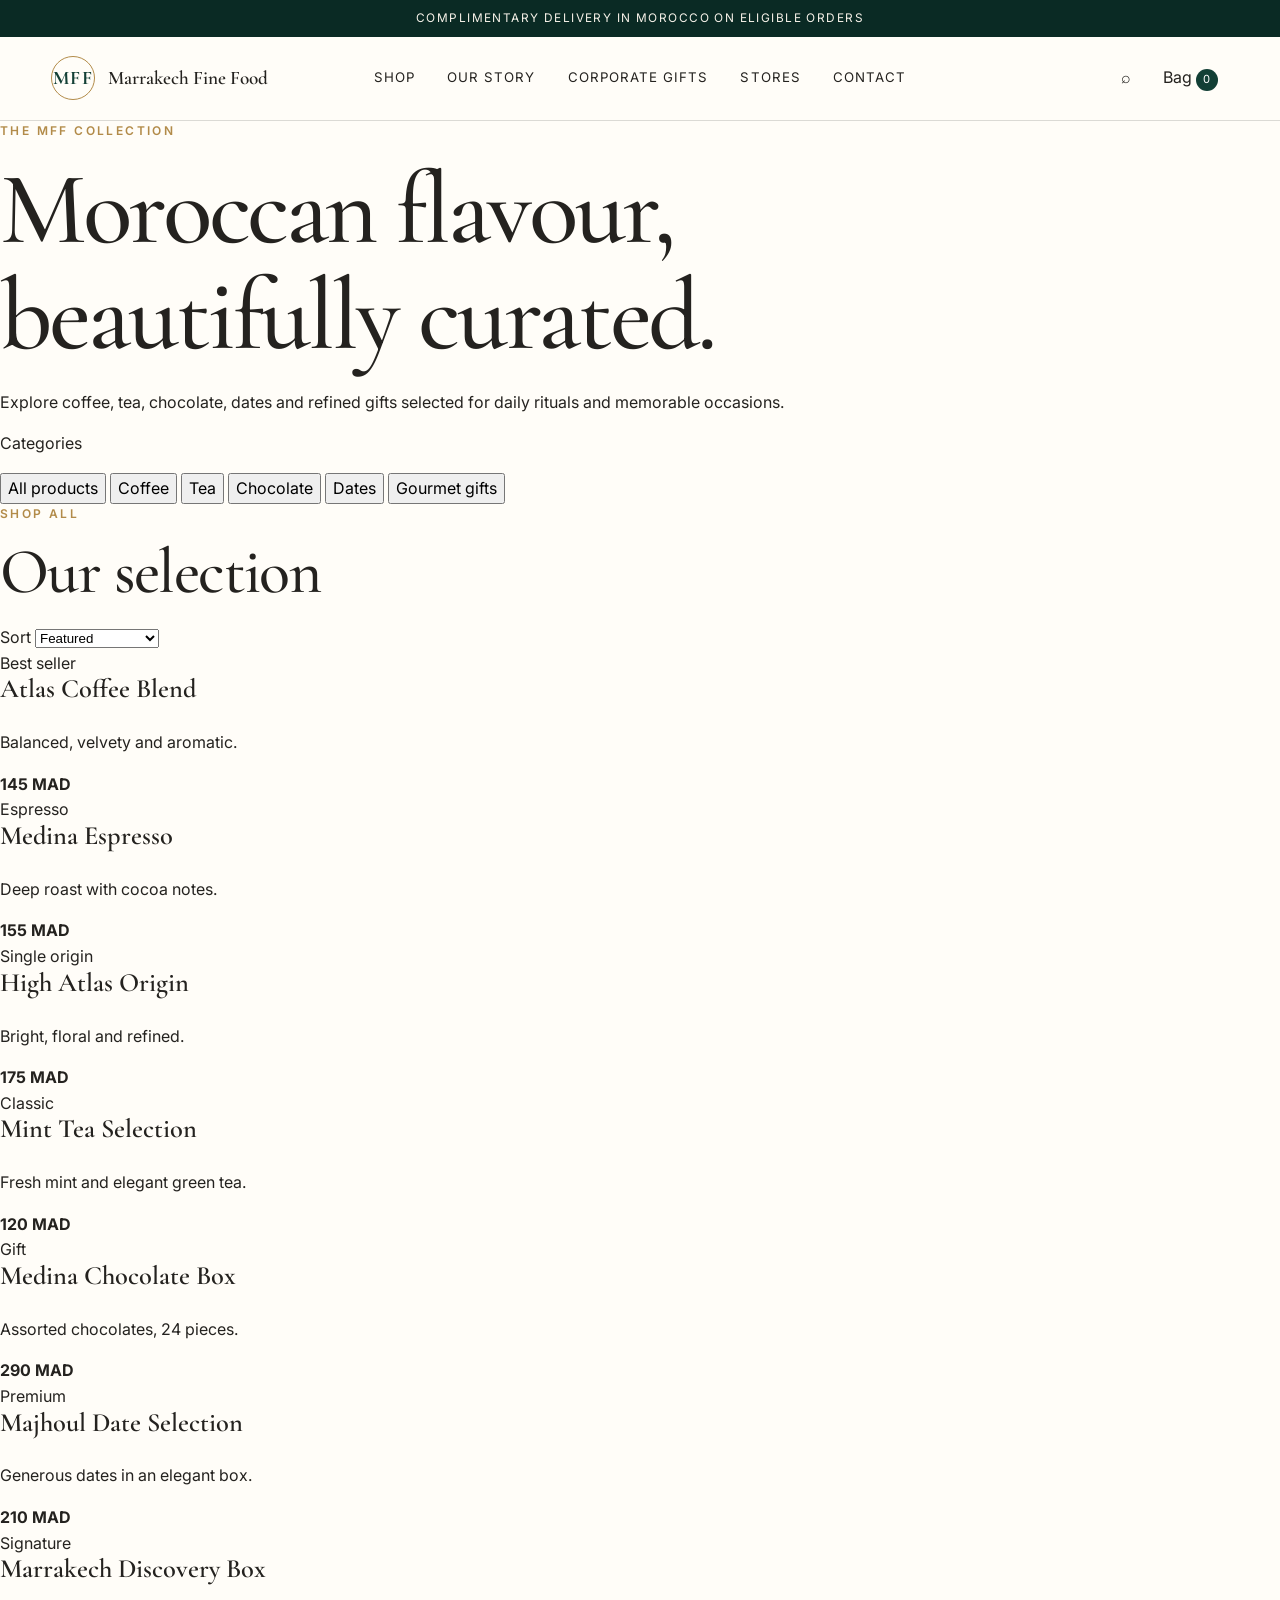
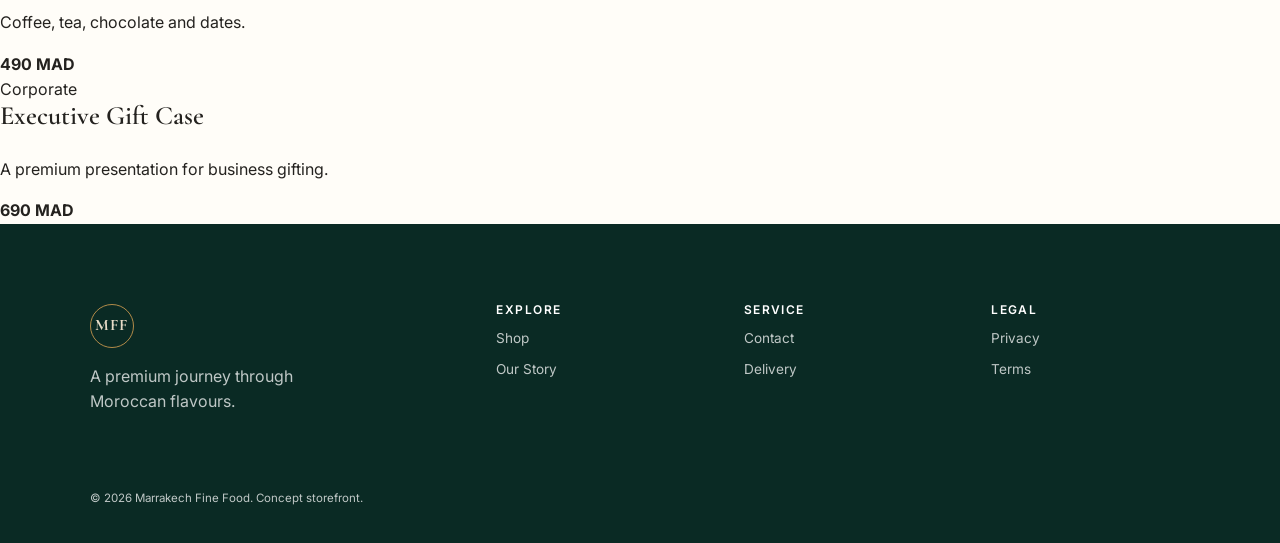
==== shop.html @ ae063fc0 "Add shop catalog page" ====
<!doctype html>
<html lang="en">
<head>
  <meta charset="utf-8" />
  <meta name="viewport" content="width=device-width, initial-scale=1" />
  <meta name="description" content="Shop Marrakech Fine Food coffee, tea, chocolate and gourmet gifts." />
  <title>Shop | Marrakech Fine Food</title>
  <link rel="preconnect" href="https://fonts.googleapis.com">
  <link rel="preconnect" href="https://fonts.gstatic.com" crossorigin>
  <link href="https://fonts.googleapis.com/css2?family=Cormorant+Garamond:wght@500;600;700&family=Inter:wght@400;500;600&display=swap" rel="stylesheet">
  <link rel="stylesheet" href="styles.css" />
  <link rel="stylesheet" href="shop.css" />
</head>
<body>
  <div class="announcement">Complimentary delivery in Morocco on eligible orders</div>
  <header class="site-header">
    <a class="brand" href="index.html"><span class="brand-mark">MFF</span><span>Marrakech Fine Food</span></a>
    <button class="menu-toggle" aria-expanded="false" aria-controls="primary-nav">Menu</button>
    <nav id="primary-nav" class="primary-nav" aria-label="Primary navigation">
      <a href="shop.html" aria-current="page">Shop</a><a href="index.html#story">Our Story</a><a href="index.html#gifts">Corporate Gifts</a><a href="index.html#stores">Stores</a><a href="index.html#contact">Contact</a>
    </nav>
    <div class="header-actions"><button class="icon-button" aria-label="Search">⌕</button><button class="icon-button" aria-label="Shopping bag">Bag <span class="cart-count">0</span></button></div>
  </header>

  <main>
    <section class="shop-hero">
      <p class="eyebrow">The MFF collection</p>
      <h1>Moroccan flavour, beautifully curated.</h1>
      <p>Explore coffee, tea, chocolate, dates and refined gifts selected for daily rituals and memorable occasions.</p>
    </section>

    <section class="catalog-layout">
      <aside class="catalog-sidebar" aria-label="Product categories">
        <p class="filter-title">Categories</p>
        <button class="filter-button active" data-filter="all">All products</button>
        <button class="filter-button" data-filter="coffee">Coffee</button>
        <button class="filter-button" data-filter="tea">Tea</button>
        <button class="filter-button" data-filter="chocolate">Chocolate</button>
        <button class="filter-button" data-filter="dates">Dates</button>
        <button class="filter-button" data-filter="gifts">Gourmet gifts</button>
      </aside>

      <div class="catalog-content">
        <div class="catalog-toolbar"><div><p class="eyebrow">Shop all</p><h2>Our selection</h2></div><label>Sort <select><option>Featured</option><option>Price: low to high</option><option>Price: high to low</option></select></label></div>
        <div class="catalog-grid">
          <article class="catalog-card" data-category="coffee"><a href="product.html"><div class="catalog-image coffee-one"><span>Best seller</span></div><h3>Atlas Coffee Blend</h3><p>Balanced, velvety and aromatic.</p><strong>145 MAD</strong></a></article>
          <article class="catalog-card" data-category="coffee"><a href="product.html"><div class="catalog-image coffee-two"><span>Espresso</span></div><h3>Medina Espresso</h3><p>Deep roast with cocoa notes.</p><strong>155 MAD</strong></a></article>
          <article class="catalog-card" data-category="coffee"><a href="product.html"><div class="catalog-image coffee-three"><span>Single origin</span></div><h3>High Atlas Origin</h3><p>Bright, floral and refined.</p><strong>175 MAD</strong></a></article>
          <article class="catalog-card" data-category="tea"><a href="product.html"><div class="catalog-image tea-one"><span>Classic</span></div><h3>Mint Tea Selection</h3><p>Fresh mint and elegant green tea.</p><strong>120 MAD</strong></a></article>
          <article class="catalog-card" data-category="chocolate"><a href="product.html"><div class="catalog-image chocolate-one"><span>Gift</span></div><h3>Medina Chocolate Box</h3><p>Assorted chocolates, 24 pieces.</p><strong>290 MAD</strong></a></article>
          <article class="catalog-card" data-category="dates"><a href="product.html"><div class="catalog-image dates-one"><span>Premium</span></div><h3>Majhoul Date Selection</h3><p>Generous dates in an elegant box.</p><strong>210 MAD</strong></a></article>
          <article class="catalog-card" data-category="gifts"><a href="product.html"><div class="catalog-image gifts-one"><span>Signature</span></div><h3>Marrakech Discovery Box</h3><p>Coffee, tea, chocolate and dates.</p><strong>490 MAD</strong></a></article>
          <article class="catalog-card" data-category="gifts"><a href="product.html"><div class="catalog-image gifts-two"><span>Corporate</span></div><h3>Executive Gift Case</h3><p>A premium presentation for business gifting.</p><strong>690 MAD</strong></a></article>
        </div>
      </div>
    </section>
  </main>

  <footer class="site-footer"><div class="footer-brand"><span class="brand-mark">MFF</span><p>A premium journey through Moroccan flavours.</p></div><div><h3>Explore</h3><a href="shop.html">Shop</a><a href="index.html#story">Our Story</a></div><div><h3>Service</h3><a href="index.html#contact">Contact</a><a href="#">Delivery</a></div><div><h3>Legal</h3><a href="#">Privacy</a><a href="#">Terms</a></div><p class="copyright">© 2026 Marrakech Fine Food. Concept storefront.</p></footer>
  <script src="script.js"></script><script src="shop.js"></script>
</body>
</html>
---- styles.css ----
:root {
  --emerald: #123f35;
  --emerald-dark: #0a2a24;
  --gold: #b28b49;
  --ivory: #f7f2e9;
  --sand: #e8dcc8;
  --terracotta: #a85f43;
  --charcoal: #24221f;
  --white: #fffdf8;
  --line: rgba(36, 34, 31, .16);
  --shadow: 0 24px 70px rgba(26, 38, 33, .12);
  --serif: "Cormorant Garamond", Georgia, serif;
  --sans: "Inter", Arial, sans-serif;
}

* { box-sizing: border-box; }
html { scroll-behavior: smooth; }
body { margin: 0; color: var(--charcoal); background: var(--white); font-family: var(--sans); line-height: 1.6; }
a { color: inherit; text-decoration: none; }
button, input { font: inherit; }
button { cursor: pointer; }

.skip-link { position: fixed; top: -100px; left: 1rem; z-index: 100; background: white; padding: .8rem 1rem; }
.skip-link:focus { top: 1rem; }
.sr-only { position: absolute; width: 1px; height: 1px; padding: 0; margin: -1px; overflow: hidden; clip: rect(0,0,0,0); white-space: nowrap; border: 0; }

.announcement { background: var(--emerald-dark); color: var(--ivory); text-align: center; padding: .55rem 1rem; font-size: .74rem; letter-spacing: .12em; text-transform: uppercase; }
.site-header { position: sticky; top: 0; z-index: 30; display: grid; grid-template-columns: 1fr auto 1fr; align-items: center; min-height: 84px; padding: 0 clamp(1.2rem, 4vw, 4rem); background: rgba(255,253,248,.92); border-bottom: 1px solid var(--line); backdrop-filter: blur(18px); }
.brand { display: inline-flex; align-items: center; gap: .8rem; font-family: var(--serif); font-size: 1.2rem; font-weight: 600; }
.brand-mark { display: grid; place-items: center; width: 44px; aspect-ratio: 1; border: 1px solid var(--gold); border-radius: 50%; color: var(--emerald); font-family: var(--serif); font-weight: 700; letter-spacing: .08em; }
.primary-nav { display: flex; gap: 2rem; font-size: .83rem; text-transform: uppercase; letter-spacing: .08em; }
.primary-nav a, .site-footer a { transition: color .2s ease; }
.primary-nav a:hover, .site-footer a:hover { color: var(--gold); }
.header-actions { justify-self: end; display: flex; gap: .6rem; }
.icon-button, .menu-toggle { border: 0; background: transparent; padding: .7rem; color: inherit; }
.menu-toggle { display: none; }
.cart-count { display: inline-grid; place-items: center; min-width: 1.35rem; height: 1.35rem; border-radius: 999px; background: var(--emerald); color: white; font-size: .7rem; }

.hero { position: relative; min-height: calc(100vh - 118px); display: flex; align-items: flex-end; overflow: hidden; background: linear-gradient(125deg, #5e4934, #1e332d); }
.hero::before { content: ""; position: absolute; inset: 0; background: radial-gradient(circle at 70% 30%, rgba(231,203,151,.35), transparent 25%), linear-gradient(90deg, rgba(7,24,20,.86), rgba(7,24,20,.18)), url("https://images.unsplash.com/photo-1547592180-85f173990554?auto=format&fit=crop&w=2200&q=85") center/cover; transform: scale(1.02); animation: slowZoom 18s ease-in-out infinite alternate; }
.hero-overlay { position: absolute; inset: 0; background: linear-gradient(0deg, rgba(0,0,0,.42), transparent 60%); }
.hero-content { position: relative; z-index: 1; width: min(780px, 90%); margin: 0 0 clamp(4rem, 9vw, 8rem) clamp(1.3rem, 8vw, 9rem); color: white; }
.eyebrow { margin: 0 0 1rem; color: var(--gold); font-size: .75rem; font-weight: 600; letter-spacing: .2em; text-transform: uppercase; }
h1, h2, h3 { font-family: var(--serif); line-height: 1.04; margin-top: 0; }
h1 { max-width: 760px; margin-bottom: 1.3rem; font-size: clamp(3.5rem, 8vw, 7.5rem); font-weight: 500; letter-spacing: -.03em; }
h2 { margin-bottom: 1.2rem; font-size: clamp(2.6rem, 5vw, 4.8rem); font-weight: 500; letter-spacing: -.025em; }
h3 { font-size: 1.65rem; font-weight: 600; }
.hero-copy { max-width: 600px; margin-bottom: 2rem; font-size: 1.05rem; color: rgba(255,255,255,.83); }
.hero-actions { display: flex; flex-wrap: wrap; gap: .8rem; }
.button { display: inline-flex; align-items: center; justify-content: center; min-height: 52px; padding: .85rem 1.4rem; border: 1px solid transparent; font-size: .78rem; font-weight: 600; letter-spacing: .09em; text-transform: uppercase; transition: transform .2s ease, background .2s ease, color .2s ease; }
.button:hover { transform: translateY(-2px); }
.button-primary { background: var(--gold); color: var(--emerald-dark); }
.button-secondary { border-color: rgba(255,255,255,.6); color: white; }
.button-light { background: var(--ivory); color: var(--emerald-dark); }

.section { padding: clamp(4rem, 9vw, 8rem) clamp(1.2rem, 7vw, 7rem); }
.section-intro { display: grid; grid-template-columns: 1.15fr .85fr; gap: 4rem; align-items: end; }
.section-intro p:last-child { max-width: 570px; color: #655f57; }
.category-grid { display: grid; grid-template-columns: repeat(4, 1fr); gap: 1px; background: var(--line); }
.category-card { position: relative; min-height: 510px; padding: 2rem; display: flex; flex-direction: column; justify-content: flex-end; overflow: hidden; isolation: isolate; color: white; }
.category-card::before { content: ""; position: absolute; inset: 0; z-index: -2; background-position: center; background-size: cover; transition: transform .7s ease; }
.category-card::after { content: ""; position: absolute; inset: 0; z-index: -1; background: linear-gradient(0deg, rgba(5,22,18,.78), rgba(5,22,18,.05) 65%); }
.category-card:hover::before { transform: scale(1.05); }
.category-coffee::before { background-image: url("https://images.unsplash.com/photo-1495474472287-4d71bcdd2085?auto=format&fit=crop&w=900&q=80"); }
.category-tea::before { background-image: url("https://images.unsplash.com/photo-1544787219-7f47ccb76574?auto=format&fit=crop&w=900&q=80"); }
.category-chocolate::before { background-image: url("https://images.unsplash.com/photo-1549007994-cb92caebd54b?auto=format&fit=crop&w=900&q=80"); }
.category-gifts::before { background-image: url("https://images.unsplash.com/photo-1607344645866-009c320b63e0?auto=format&fit=crop&w=900&q=80"); }
.category-card span { color: var(--sand); font-size: .72rem; letter-spacing: .15em; }
.category-card h3 { margin: .6rem 0 .2rem; font-size: 2.25rem; }
.category-card p { margin: 0; color: rgba(255,255,255,.78); font-size: .85rem; }

.products-section { background: var(--ivory); }
.section-heading { display: flex; align-items: end; justify-content: space-between; gap: 2rem; margin-bottom: 3rem; }
.text-link { font-weight: 600; font-size: .82rem; border-bottom: 1px solid currentColor; padding-bottom: .25rem; }
.product-grid { display: grid; grid-template-columns: repeat(3, 1fr); gap: 1.4rem; }
.product-card { background: var(--white); padding: 1rem; box-shadow: 0 12px 40px rgba(40,33,22,.05); }
.product-image { position: relative; aspect-ratio: 4/5; background-size: cover; background-position: center; }
.product-image span { position: absolute; top: 1rem; left: 1rem; padding: .35rem .6rem; background: rgba(255,253,248,.88); font-size: .68rem; letter-spacing: .1em; text-transform: uppercase; }
.product-image-one { background-image: url("https://images.unsplash.com/photo-1442512595331-e89e73853f31?auto=format&fit=crop&w=900&q=80"); }
.product-image-two { background-image: url("https://images.unsplash.com/photo-1597318181409-cf64d0b5d8a2?auto=format&fit=crop&w=900&q=80"); }
.product-image-three { background-image: url("https://images.unsplash.com/photo-1575377427642-087cf684f29d?auto=format&fit=crop&w=900&q=80"); }
.product-meta { display: flex; justify-content: space-between; gap: 1rem; padding: 1.2rem .2rem .9rem; }
.product-meta h3 { margin-bottom: .2rem; font-size: 1.45rem; }
.product-meta p { margin: 0; color: #746d64; font-size: .8rem; }
.product-meta strong { white-space: nowrap; font-size: .9rem; }
.add-to-cart { width: 100%; border: 1px solid var(--emerald); background: transparent; color: var(--emerald); padding: .85rem; font-size: .75rem; font-weight: 600; text-transform: uppercase; letter-spacing: .1em; transition: all .2s ease; }
.add-to-cart:hover { background: var(--emerald); color: white; }

.story-section { display: grid; grid-template-columns: 1.1fr .9fr; min-height: 730px; }
.story-image { min-height: 600px; background: url("https://images.unsplash.com/photo-1533777857889-4be7c70b33f7?auto=format&fit=crop&w=1400&q=85") center/cover; }
.story-content { display: flex; flex-direction: column; justify-content: center; padding: clamp(3rem, 8vw, 8rem); background: var(--sand); }
.story-content p:not(.eyebrow) { color: #625b51; margin-bottom: 2rem; }
.gift-section { min-height: 650px; display: grid; place-items: center; padding: 4rem 1.3rem; text-align: center; color: white; background: linear-gradient(rgba(9,33,28,.64), rgba(9,33,28,.64)), url("https://images.unsplash.com/photo-1549465220-1a8b9238cd48?auto=format&fit=crop&w=2000&q=85") center/cover fixed; }
.gift-content { max-width: 760px; }
.gift-content p:not(.eyebrow) { margin: 0 auto 2rem; max-width: 580px; color: rgba(255,255,255,.8); }
.service-grid { display: grid; grid-template-columns: repeat(3, 1fr); gap: 3rem; }
.service-grid article { border-top: 1px solid var(--line); padding-top: 1.6rem; }
.service-grid span { color: var(--gold); font-size: .75rem; }
.service-grid p { color: #6e675e; }
.newsletter { display: grid; grid-template-columns: 1fr 1fr; gap: 4rem; align-items: end; padding: clamp(4rem, 8vw, 7rem) clamp(1.2rem, 7vw, 7rem); background: var(--emerald); color: white; }
.newsletter-form { display: flex; border-bottom: 1px solid rgba(255,255,255,.6); }
.newsletter-form input { flex: 1; min-width: 0; padding: 1rem 0; border: 0; outline: 0; background: transparent; color: white; }
.newsletter-form input::placeholder { color: rgba(255,255,255,.6); }
.newsletter-form button { border: 0; background: transparent; color: white; font-size: .75rem; font-weight: 600; letter-spacing: .1em; text-transform: uppercase; }
.site-footer { position: relative; display: grid; grid-template-columns: 1.8fr repeat(3, 1fr); gap: 3rem; padding: 5rem clamp(1.2rem, 7vw, 7rem) 7rem; background: var(--emerald-dark); color: rgba(255,255,255,.74); }
.footer-brand { max-width: 270px; }
.footer-brand .brand-mark { color: var(--sand); }
.site-footer h3 { color: white; font-family: var(--sans); font-size: .75rem; letter-spacing: .12em; text-transform: uppercase; }
.site-footer a { display: block; margin: .55rem 0; font-size: .85rem; }
.copyright { position: absolute; left: clamp(1.2rem, 7vw, 7rem); bottom: 1.5rem; font-size: .72rem; }
.toast { position: fixed; right: 1.2rem; bottom: 1.2rem; z-index: 60; transform: translateY(130%); padding: .9rem 1.1rem; background: var(--emerald-dark); color: white; box-shadow: var(--shadow); transition: transform .25s ease; }
.toast.is-visible { transform: translateY(0); }
.reveal { opacity: 0; transform: translateY(22px); transition: opacity .75s ease, transform .75s ease; }
.reveal.is-visible { opacity: 1; transform: none; }

@keyframes slowZoom { from { transform: scale(1.02); } to { transform: scale(1.09); } }

@media (max-width: 980px) {
  .site-header { grid-template-columns: 1fr auto; }
  .menu-toggle { display: block; justify-self: end; }
  .header-actions { display: none; }
  .primary-nav { position: fixed; inset: 118px 0 auto; display: none; flex-direction: column; gap: 0; padding: 1rem 1.4rem 2rem; background: var(--white); border-bottom: 1px solid var(--line); }
  .primary-nav.is-open { display: flex; }
  .primary-nav a { padding: 1rem 0; border-bottom: 1px solid var(--line); }
  .section-intro, .story-section, .newsletter { grid-template-columns: 1fr; }
  .category-grid { grid-template-columns: repeat(2, 1fr); }
  .product-grid { grid-template-columns: 1fr 1fr; }
  .product-card:last-child { grid-column: 1 / -1; max-width: calc(50% - .7rem); }
  .story-content { min-height: 500px; }
}

@media (max-width: 640px) {
  .announcement { font-size: .62rem; }
  .site-header { min-height: 72px; padding-inline: 1rem; }
  .brand > span:last-child { display: none; }
  .hero { min-height: 78vh; }
  .hero-content { margin: 0 1.2rem 3rem; width: auto; }
  h1 { font-size: clamp(3.1rem, 15vw, 4.5rem); }
  h2 { font-size: 2.75rem; }
  .button { width: 100%; }
  .section-intro { gap: 1rem; }
  .category-grid, .product-grid, .service-grid, .site-footer { grid-template-columns: 1fr; }
  .category-card { min-height: 390px; }
  .product-card:last-child { grid-column: auto; max-width: none; }
  .section-heading { align-items: start; flex-direction: column; }
  .story-section { min-height: auto; }
  .story-image { min-height: 420px; }
  .gift-section { background-attachment: scroll; }
  .newsletter { gap: 1.5rem; }
  .site-footer { padding-bottom: 6rem; }
}

@media (prefers-reduced-motion: reduce) {
  *, *::before, *::after { scroll-behavior: auto !important; animation: none !important; transition-duration: .01ms !important; }
  .reveal { opacity: 1; transform: none; }
}
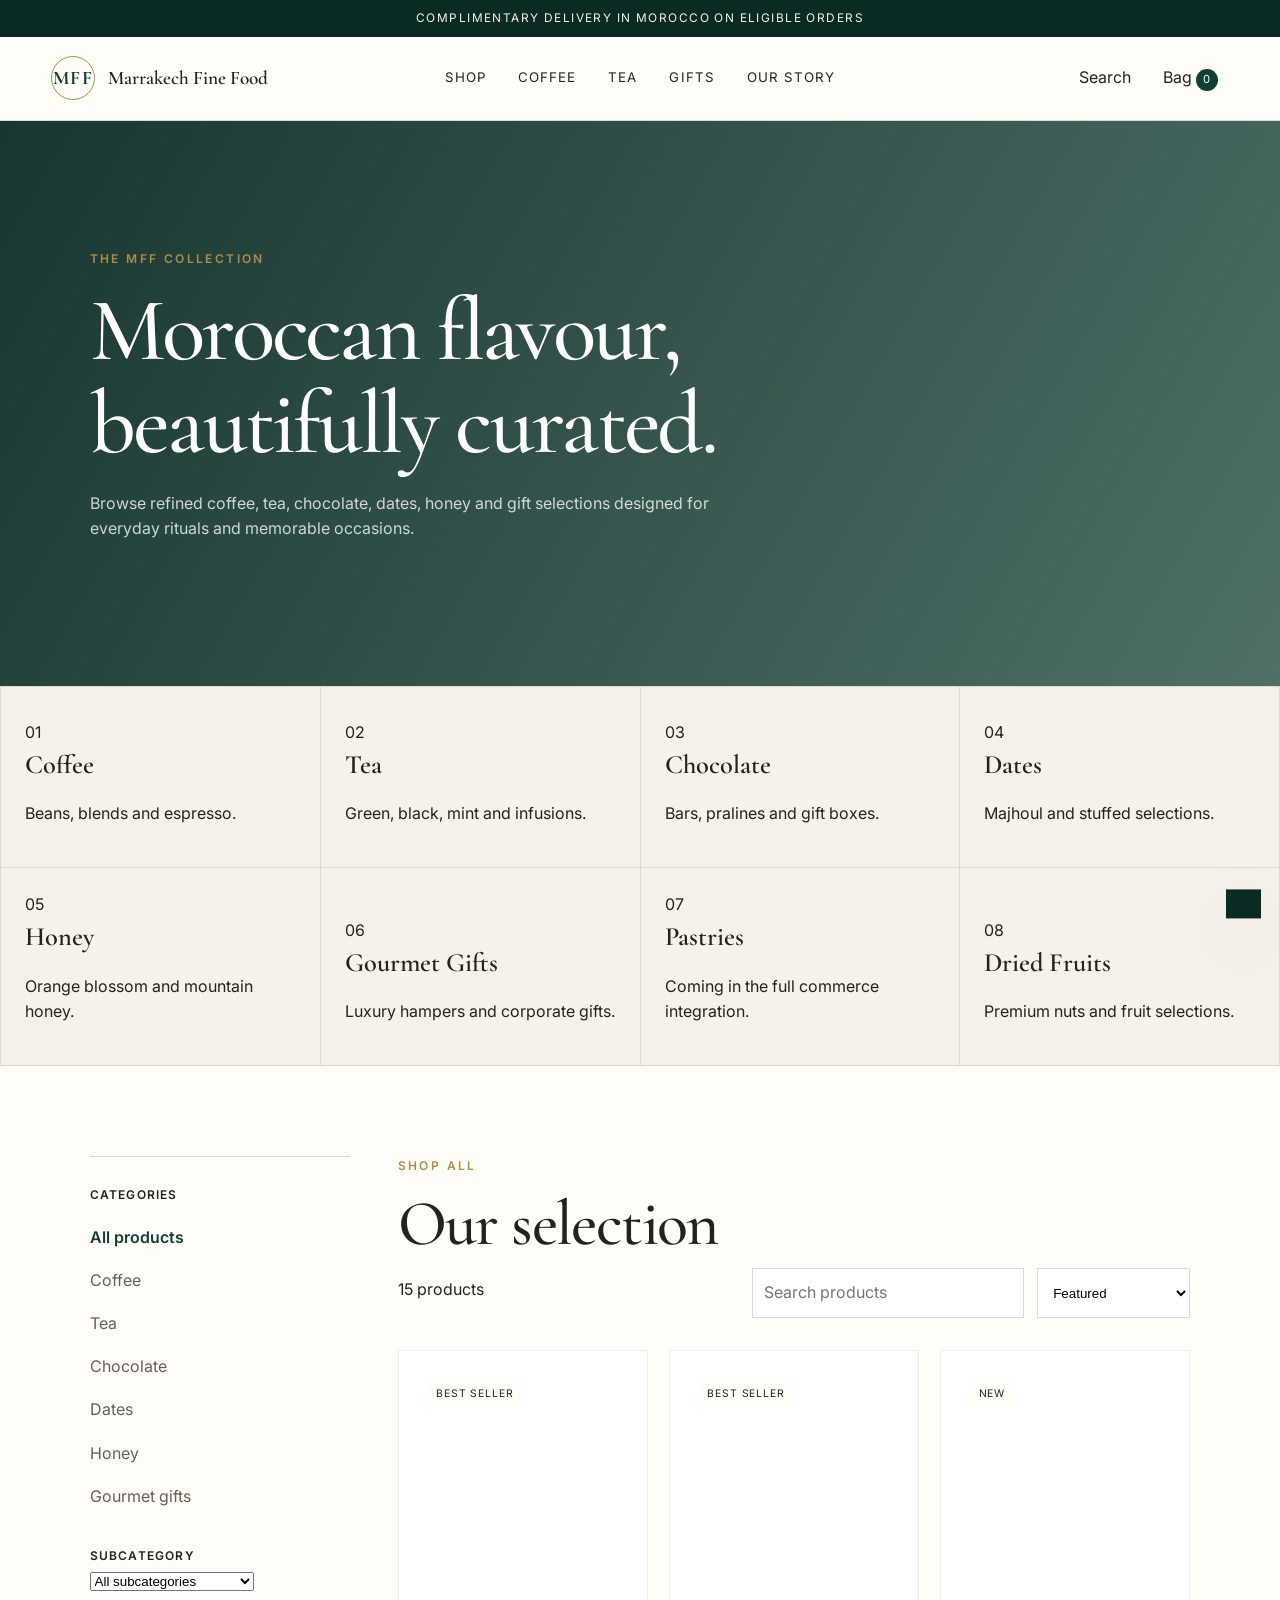
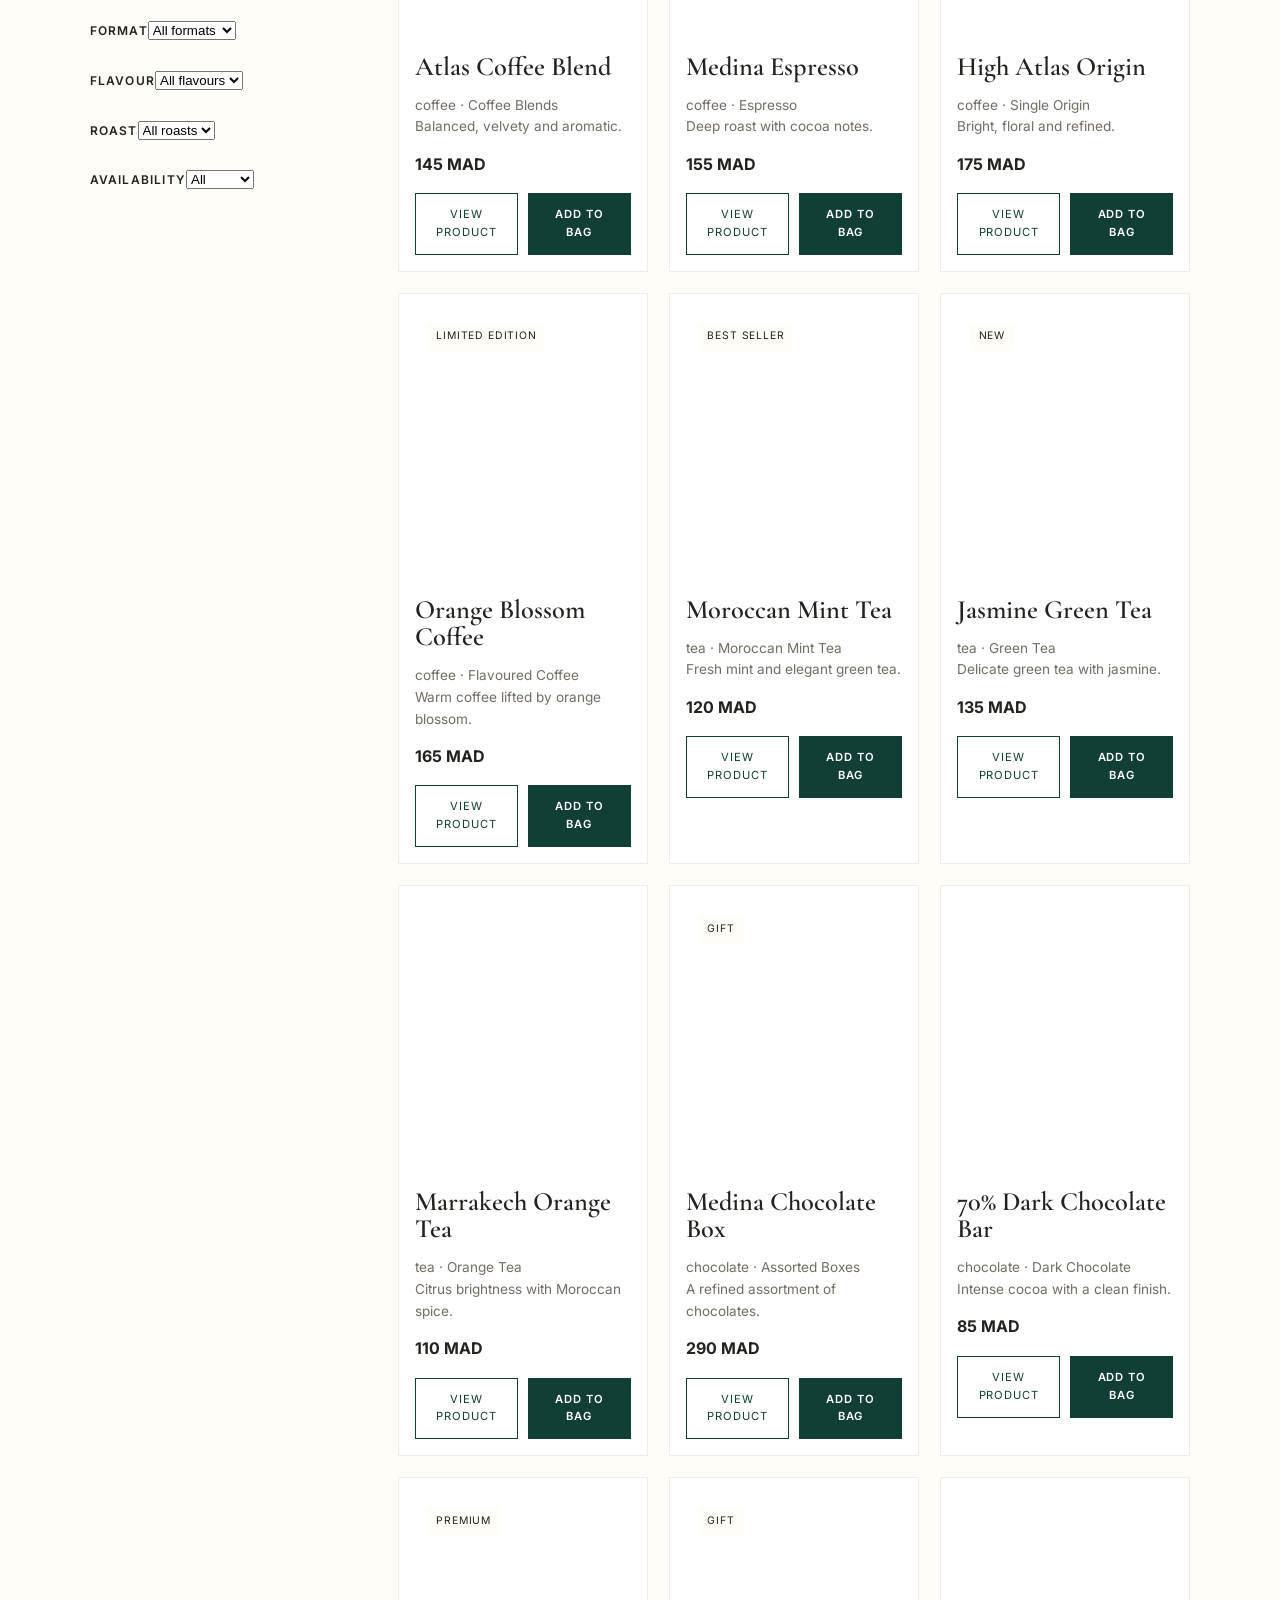
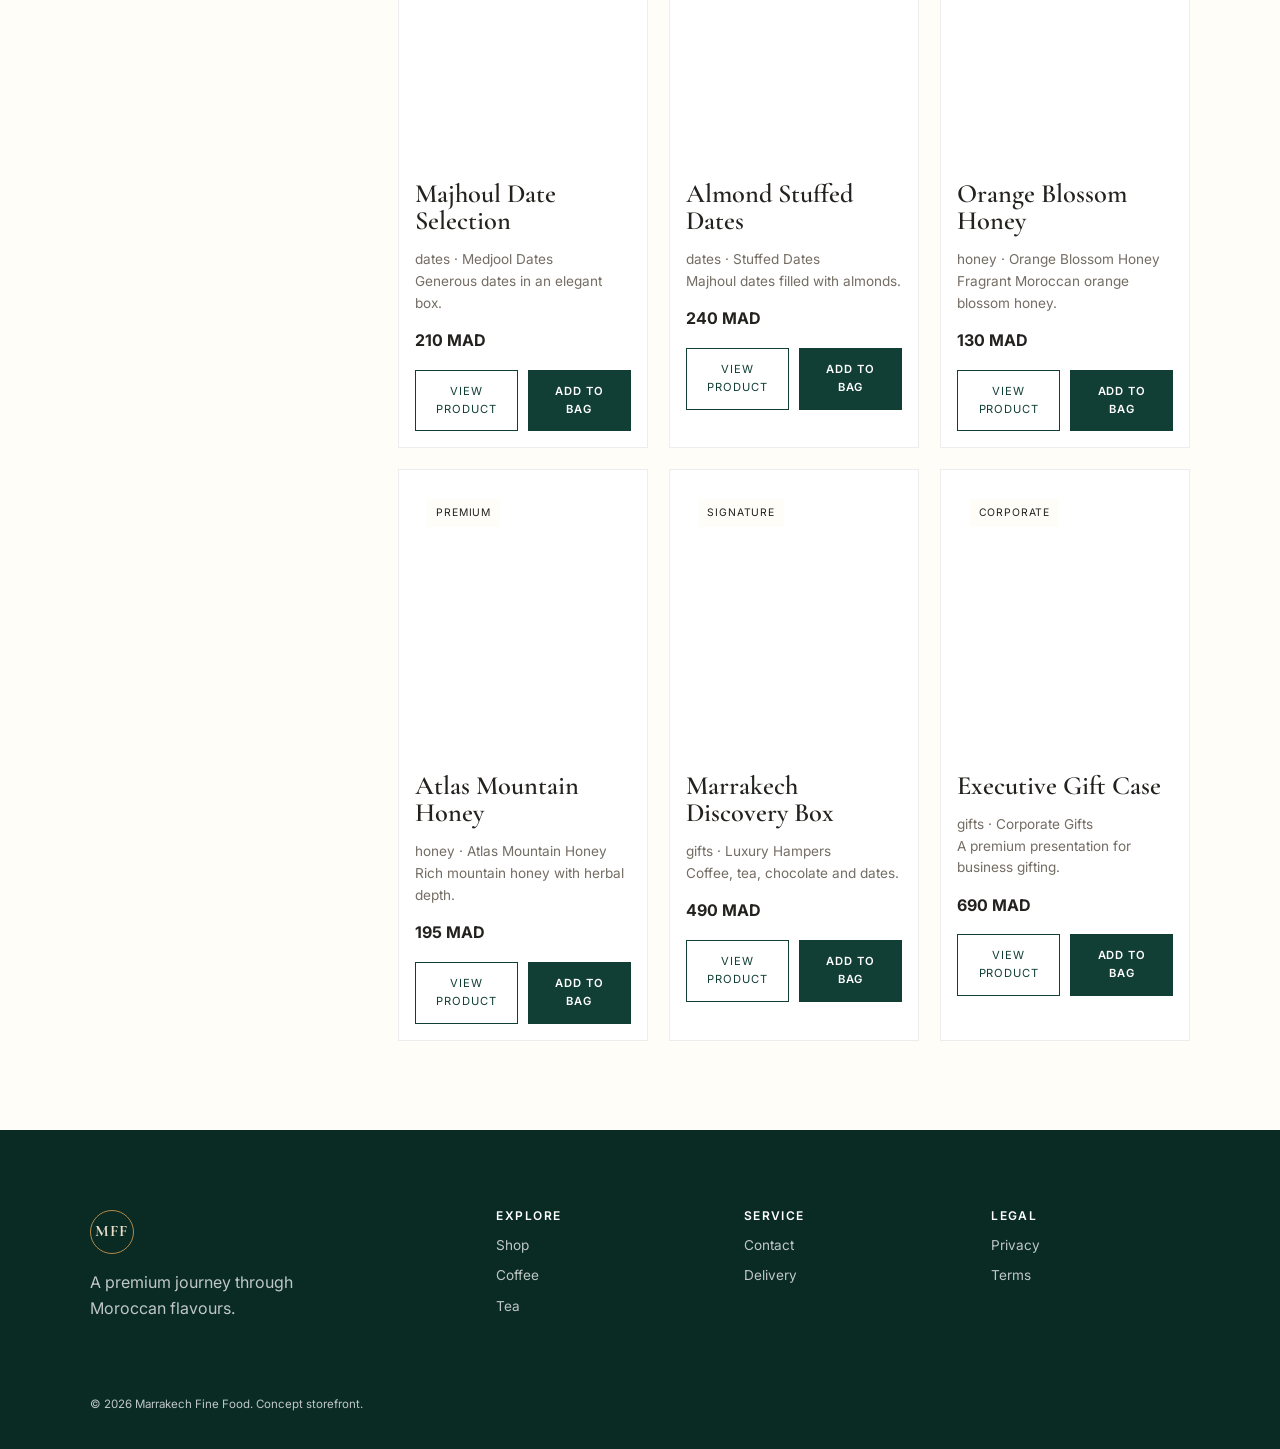
==== commit 9f263372: "Expand shop page with categories search filters and sorting" ====
--- a/shop.html
+++ b/shop.html
@@ -1,62 +1 @@
-<!doctype html>
-<html lang="en">
-<head>
-  <meta charset="utf-8" />
-  <meta name="viewport" content="width=device-width, initial-scale=1" />
-  <meta name="description" content="Shop Marrakech Fine Food coffee, tea, chocolate and gourmet gifts." />
-  <title>Shop | Marrakech Fine Food</title>
-  <link rel="preconnect" href="https://fonts.googleapis.com">
-  <link rel="preconnect" href="https://fonts.gstatic.com" crossorigin>
-  <link href="https://fonts.googleapis.com/css2?family=Cormorant+Garamond:wght@500;600;700&family=Inter:wght@400;500;600&display=swap" rel="stylesheet">
-  <link rel="stylesheet" href="styles.css" />
-  <link rel="stylesheet" href="shop.css" />
-</head>
-<body>
-  <div class="announcement">Complimentary delivery in Morocco on eligible orders</div>
-  <header class="site-header">
-    <a class="brand" href="index.html"><span class="brand-mark">MFF</span><span>Marrakech Fine Food</span></a>
-    <button class="menu-toggle" aria-expanded="false" aria-controls="primary-nav">Menu</button>
-    <nav id="primary-nav" class="primary-nav" aria-label="Primary navigation">
-      <a href="shop.html" aria-current="page">Shop</a><a href="index.html#story">Our Story</a><a href="index.html#gifts">Corporate Gifts</a><a href="index.html#stores">Stores</a><a href="index.html#contact">Contact</a>
-    </nav>
-    <div class="header-actions"><button class="icon-button" aria-label="Search">⌕</button><button class="icon-button" aria-label="Shopping bag">Bag <span class="cart-count">0</span></button></div>
-  </header>
-
-  <main>
-    <section class="shop-hero">
-      <p class="eyebrow">The MFF collection</p>
-      <h1>Moroccan flavour, beautifully curated.</h1>
-      <p>Explore coffee, tea, chocolate, dates and refined gifts selected for daily rituals and memorable occasions.</p>
-    </section>
-
-    <section class="catalog-layout">
-      <aside class="catalog-sidebar" aria-label="Product categories">
-        <p class="filter-title">Categories</p>
-        <button class="filter-button active" data-filter="all">All products</button>
-        <button class="filter-button" data-filter="coffee">Coffee</button>
-        <button class="filter-button" data-filter="tea">Tea</button>
-        <button class="filter-button" data-filter="chocolate">Chocolate</button>
-        <button class="filter-button" data-filter="dates">Dates</button>
-        <button class="filter-button" data-filter="gifts">Gourmet gifts</button>
-      </aside>
-
-      <div class="catalog-content">
-        <div class="catalog-toolbar"><div><p class="eyebrow">Shop all</p><h2>Our selection</h2></div><label>Sort <select><option>Featured</option><option>Price: low to high</option><option>Price: high to low</option></select></label></div>
-        <div class="catalog-grid">
-          <article class="catalog-card" data-category="coffee"><a href="product.html"><div class="catalog-image coffee-one"><span>Best seller</span></div><h3>Atlas Coffee Blend</h3><p>Balanced, velvety and aromatic.</p><strong>145 MAD</strong></a></article>
-          <article class="catalog-card" data-category="coffee"><a href="product.html"><div class="catalog-image coffee-two"><span>Espresso</span></div><h3>Medina Espresso</h3><p>Deep roast with cocoa notes.</p><strong>155 MAD</strong></a></article>
-          <article class="catalog-card" data-category="coffee"><a href="product.html"><div class="catalog-image coffee-three"><span>Single origin</span></div><h3>High Atlas Origin</h3><p>Bright, floral and refined.</p><strong>175 MAD</strong></a></article>
-          <article class="catalog-card" data-category="tea"><a href="product.html"><div class="catalog-image tea-one"><span>Classic</span></div><h3>Mint Tea Selection</h3><p>Fresh mint and elegant green tea.</p><strong>120 MAD</strong></a></article>
-          <article class="catalog-card" data-category="chocolate"><a href="product.html"><div class="catalog-image chocolate-one"><span>Gift</span></div><h3>Medina Chocolate Box</h3><p>Assorted chocolates, 24 pieces.</p><strong>290 MAD</strong></a></article>
-          <article class="catalog-card" data-category="dates"><a href="product.html"><div class="catalog-image dates-one"><span>Premium</span></div><h3>Majhoul Date Selection</h3><p>Generous dates in an elegant box.</p><strong>210 MAD</strong></a></article>
-          <article class="catalog-card" data-category="gifts"><a href="product.html"><div class="catalog-image gifts-one"><span>Signature</span></div><h3>Marrakech Discovery Box</h3><p>Coffee, tea, chocolate and dates.</p><strong>490 MAD</strong></a></article>
-          <article class="catalog-card" data-category="gifts"><a href="product.html"><div class="catalog-image gifts-two"><span>Corporate</span></div><h3>Executive Gift Case</h3><p>A premium presentation for business gifting.</p><strong>690 MAD</strong></a></article>
-        </div>
-      </div>
-    </section>
-  </main>
-
-  <footer class="site-footer"><div class="footer-brand"><span class="brand-mark">MFF</span><p>A premium journey through Moroccan flavours.</p></div><div><h3>Explore</h3><a href="shop.html">Shop</a><a href="index.html#story">Our Story</a></div><div><h3>Service</h3><a href="index.html#contact">Contact</a><a href="#">Delivery</a></div><div><h3>Legal</h3><a href="#">Privacy</a><a href="#">Terms</a></div><p class="copyright">© 2026 Marrakech Fine Food. Concept storefront.</p></footer>
-  <script src="script.js"></script><script src="shop.js"></script>
-</body>
-</html>+<!doctype html><html lang="en"><head><meta charset="utf-8"><meta name="viewport" content="width=device-width,initial-scale=1"><meta name="description" content="Shop Marrakech Fine Food coffee, tea, chocolate, dates, honey and gourmet gifts."><title>Shop | Marrakech Fine Food</title><link rel="preconnect" href="https://fonts.googleapis.com"><link rel="preconnect" href="https://fonts.gstatic.com" crossorigin><link href="https://fonts.googleapis.com/css2?family=Cormorant+Garamond:wght@500;600;700&family=Inter:wght@400;500;600&display=swap" rel="stylesheet"><link rel="stylesheet" href="styles.css"><link rel="stylesheet" href="shop.css"></head><body data-category="all"><div class="announcement">Complimentary delivery in Morocco on eligible orders</div><header class="site-header"><a class="brand" href="index.html"><span class="brand-mark">MFF</span><span>Marrakech Fine Food</span></a><button class="menu-toggle" aria-expanded="false" aria-controls="primary-nav">Menu</button><nav id="primary-nav" class="primary-nav"><a href="shop.html" aria-current="page">Shop</a><a href="coffee.html">Coffee</a><a href="tea.html">Tea</a><a href="gifts.html">Gifts</a><a href="index.html#story">Our Story</a></nav><div class="header-actions"><button class="icon-button">Search</button><button class="icon-button">Bag <span class="cart-count">0</span></button></div></header><main><section class="shop-hero"><p class="eyebrow">The MFF collection</p><h1>Moroccan flavour, beautifully curated.</h1><p>Browse refined coffee, tea, chocolate, dates, honey and gift selections designed for everyday rituals and memorable occasions.</p></section><section class="category-strip" aria-label="Shop categories"><a class="category-tile" href="coffee.html"><span>01</span><h3>Coffee</h3><p>Beans, blends and espresso.</p></a><a class="category-tile" href="tea.html"><span>02</span><h3>Tea</h3><p>Green, black, mint and infusions.</p></a><a class="category-tile" href="chocolate.html"><span>03</span><h3>Chocolate</h3><p>Bars, pralines and gift boxes.</p></a><a class="category-tile" href="dates.html"><span>04</span><h3>Dates</h3><p>Majhoul and stuffed selections.</p></a><a class="category-tile" href="honey.html"><span>05</span><h3>Honey</h3><p>Orange blossom and mountain honey.</p></a><a class="category-tile" href="gifts.html"><span>06</span><h3>Gourmet Gifts</h3><p>Luxury hampers and corporate gifts.</p></a><a class="category-tile" href="shop.html"><span>07</span><h3>Pastries</h3><p>Coming in the full commerce integration.</p></a><a class="category-tile" href="shop.html"><span>08</span><h3>Dried Fruits</h3><p>Premium nuts and fruit selections.</p></a></section><section class="catalog-layout"><aside class="catalog-sidebar"><p class="filter-title">Categories</p><div class="filter-group"><button class="filter-button active" data-filter="all">All products</button><button class="filter-button" data-filter="coffee">Coffee</button><button class="filter-button" data-filter="tea">Tea</button><button class="filter-button" data-filter="chocolate">Chocolate</button><button class="filter-button" data-filter="dates">Dates</button><button class="filter-button" data-filter="honey">Honey</button><button class="filter-button" data-filter="gifts">Gourmet gifts</button></div><div class="filter-group"><label class="filter-title" for="subcategory-filter">Subcategory</label><select id="subcategory-filter"><option value="all">All subcategories</option></select></div><div class="filter-group"><label class="filter-title" for="format-filter">Format</label><select id="format-filter"><option value="all">All formats</option></select></div><div class="filter-group"><label class="filter-title" for="flavour-filter">Flavour</label><select id="flavour-filter"><option value="all">All flavours</option></select></div><div class="filter-group"><label class="filter-title" for="roast-filter">Roast</label><select id="roast-filter"><option value="all">All roasts</option></select></div><div class="filter-group"><label class="filter-title" for="availability-filter">Availability</label><select id="availability-filter"><option value="all">All</option><option value="available">In stock</option></select></div></aside><div class="catalog-content"><div class="catalog-toolbar"><div><p class="eyebrow">Shop all</p><h2>Our selection</h2><p class="product-count"></p></div><div class="toolbar-controls"><button class="button mobile-filter-toggle">Filters</button><input id="catalog-search" type="search" placeholder="Search products" aria-label="Search products"><select id="catalog-sort" aria-label="Sort products"><option value="featured">Featured</option><option value="price-asc">Price: Low to High</option><option value="price-desc">Price: High to Low</option><option value="newest">Newest</option><option value="best">Best Sellers</option><option value="name">Name: A–Z</option></select></div></div><div class="empty-state"><h3>No products found</h3><p>Try another filter or search term.</p></div><div class="catalog-grid"></div></div></section></main><footer class="site-footer"><div class="footer-brand"><span class="brand-mark">MFF</span><p>A premium journey through Moroccan flavours.</p></div><div><h3>Explore</h3><a href="shop.html">Shop</a><a href="coffee.html">Coffee</a><a href="tea.html">Tea</a></div><div><h3>Service</h3><a href="index.html#contact">Contact</a><a href="#">Delivery</a></div><div><h3>Legal</h3><a href="#">Privacy</a><a href="#">Terms</a></div><p class="copyright">© 2026 Marrakech Fine Food. Concept storefront.</p></footer><div class="toast" role="status" aria-live="polite"></div><script src="script.js"></script><script src="shop.js"></script></body></html>
--- a/shop.css
+++ b/shop.css
@@ -0,0 +1 @@
+.shop-hero{padding:clamp(5rem,10vw,9rem) clamp(1.2rem,7vw,7rem);background:linear-gradient(120deg,rgba(10,42,36,.94),rgba(18,63,53,.74)),url('https://images.unsplash.com/photo-1495474472287-4d71bcdd2085?auto=format&fit=crop&w=1900&q=85') center/cover;color:white}.shop-hero h1{font-size:clamp(3.3rem,7vw,6.5rem);max-width:850px}.shop-hero>p:last-child{max-width:650px;color:rgba(255,255,255,.78)}.category-strip{display:grid;grid-template-columns:repeat(4,1fr);gap:1px;background:var(--line);padding:1px}.category-tile{min-height:180px;padding:1.5rem;background:var(--ivory);display:flex;flex-direction:column;justify-content:flex-end}.category-tile:hover{background:var(--sand)}.category-tile h3{margin:.4rem 0}.catalog-layout{display:grid;grid-template-columns:260px 1fr;gap:3rem;padding:clamp(3rem,7vw,6rem) clamp(1.2rem,7vw,7rem)}.catalog-sidebar{position:sticky;top:110px;align-self:start;border-top:1px solid var(--line);padding-top:1rem}.filter-title{font-weight:600;text-transform:uppercase;letter-spacing:.1em;font-size:.75rem}.filter-group{margin-bottom:1.5rem}.filter-button,.chip{display:block;width:100%;text-align:left;border:0;background:transparent;padding:.55rem 0;color:#655f57}.filter-button.active,.filter-button:hover,.chip.active{color:var(--emerald);font-weight:600}.catalog-toolbar{display:flex;justify-content:space-between;align-items:end;gap:1rem;margin-bottom:2rem}.toolbar-controls{display:flex;gap:.8rem;flex-wrap:wrap}.toolbar-controls input,.toolbar-controls select,.product-options select,.quantity-input{min-height:44px;border:1px solid var(--line);background:white;padding:.7rem}.mobile-filter-toggle{display:none}.catalog-grid{display:grid;grid-template-columns:repeat(3,minmax(0,1fr));gap:1.3rem}.catalog-card{background:white;border:1px solid rgba(36,34,31,.08);padding:1rem}.catalog-image{position:relative;aspect-ratio:4/5;background-position:center;background-size:cover}.catalog-image span{position:absolute;top:.8rem;left:.8rem;background:rgba(255,253,248,.9);padding:.35rem .55rem;font-size:.65rem;text-transform:uppercase;letter-spacing:.08em}.catalog-card h3{margin:1rem 0 .3rem}.catalog-card p{color:#746d64;font-size:.85rem;min-height:2.7em}.catalog-card-actions{display:grid;grid-template-columns:1fr 1fr;gap:.6rem;margin-top:1rem}.catalog-card-actions a,.catalog-card-actions button{border:1px solid var(--emerald);padding:.75rem;text-align:center;background:transparent;color:var(--emerald);font-size:.7rem;text-transform:uppercase;letter-spacing:.08em}.catalog-card-actions button{background:var(--emerald);color:white}.empty-state{display:none;padding:4rem;text-align:center;background:var(--ivory)}.empty-state.visible{display:block}.product-detail{display:grid;grid-template-columns:1.1fr .9fr;gap:4rem;padding:clamp(3rem,7vw,7rem)}.product-gallery-main{min-height:620px;background:url('https://images.unsplash.com/photo-1442512595331-e89e73853f31?auto=format&fit=crop&w=1300&q=85') center/cover}.product-summary{align-self:center}.breadcrumbs{font-size:.78rem;color:#786f65;margin-bottom:2rem}.price{font-size:1.2rem;font-weight:600}.availability{color:var(--emerald);font-weight:600}.product-options{display:grid;gap:1rem;margin:2rem 0}.product-buy-row{display:grid;grid-template-columns:100px 1fr;gap:.8rem}.product-tabs{padding:0 clamp(1.2rem,7vw,7rem) 6rem;display:grid;grid-template-columns:repeat(3,1fr);gap:2rem}.product-tabs article{border-top:1px solid var(--line);padding-top:1rem}.coffee-one{background-image:url('https://images.unsplash.com/photo-1442512595331-e89e73853f31?auto=format&fit=crop&w=800&q=80')}.coffee-two{background-image:url('https://images.unsplash.com/photo-1447933601403-0c6688de566e?auto=format&fit=crop&w=800&q=80')}.coffee-three{background-image:url('https://images.unsplash.com/photo-1495474472287-4d71bcdd2085?auto=format&fit=crop&w=800&q=80')}.tea-one{background-image:url('https://images.unsplash.com/photo-1544787219-7f47ccb76574?auto=format&fit=crop&w=800&q=80')}.tea-two{background-image:url('https://images.unsplash.com/photo-1597318181409-cf64d0b5d8a2?auto=format&fit=crop&w=800&q=80')}.chocolate-one{background-image:url('https://images.unsplash.com/photo-1549007994-cb92caebd54b?auto=format&fit=crop&w=800&q=80')}.dates-one{background-image:url('https://images.unsplash.com/photo-1605197161470-d0261cac6767?auto=format&fit=crop&w=800&q=80')}.honey-one{background-image:url('https://images.unsplash.com/photo-1587049352846-4a222e784d38?auto=format&fit=crop&w=800&q=80')}.gifts-one{background-image:url('https://images.unsplash.com/photo-1549465220-1a8b9238cd48?auto=format&fit=crop&w=800&q=80')}.gifts-two{background-image:url('https://images.unsplash.com/photo-1607344645866-009c320b63e0?auto=format&fit=crop&w=800&q=80')}@media(max-width:980px){.catalog-layout{grid-template-columns:1fr}.catalog-sidebar{position:fixed;inset:0 15% 0 0;z-index:80;background:var(--white);padding:6rem 1.5rem 2rem;transform:translateX(-110%);transition:.25s;overflow:auto}.catalog-sidebar.open{transform:none}.mobile-filter-toggle{display:inline-flex}.catalog-grid{grid-template-columns:repeat(2,1fr)}.category-strip{grid-template-columns:repeat(2,1fr)}.product-detail{grid-template-columns:1fr}.product-tabs{grid-template-columns:1fr}}@media(max-width:620px){.catalog-toolbar{align-items:stretch;flex-direction:column}.toolbar-controls{display:grid;grid-template-columns:1fr}.catalog-grid{grid-template-columns:1fr}.category-strip{grid-template-columns:1fr 1fr}.product-gallery-main{min-height:430px}.product-buy-row{grid-template-columns:1fr}.catalog-card-actions{grid-template-columns:1fr}}
